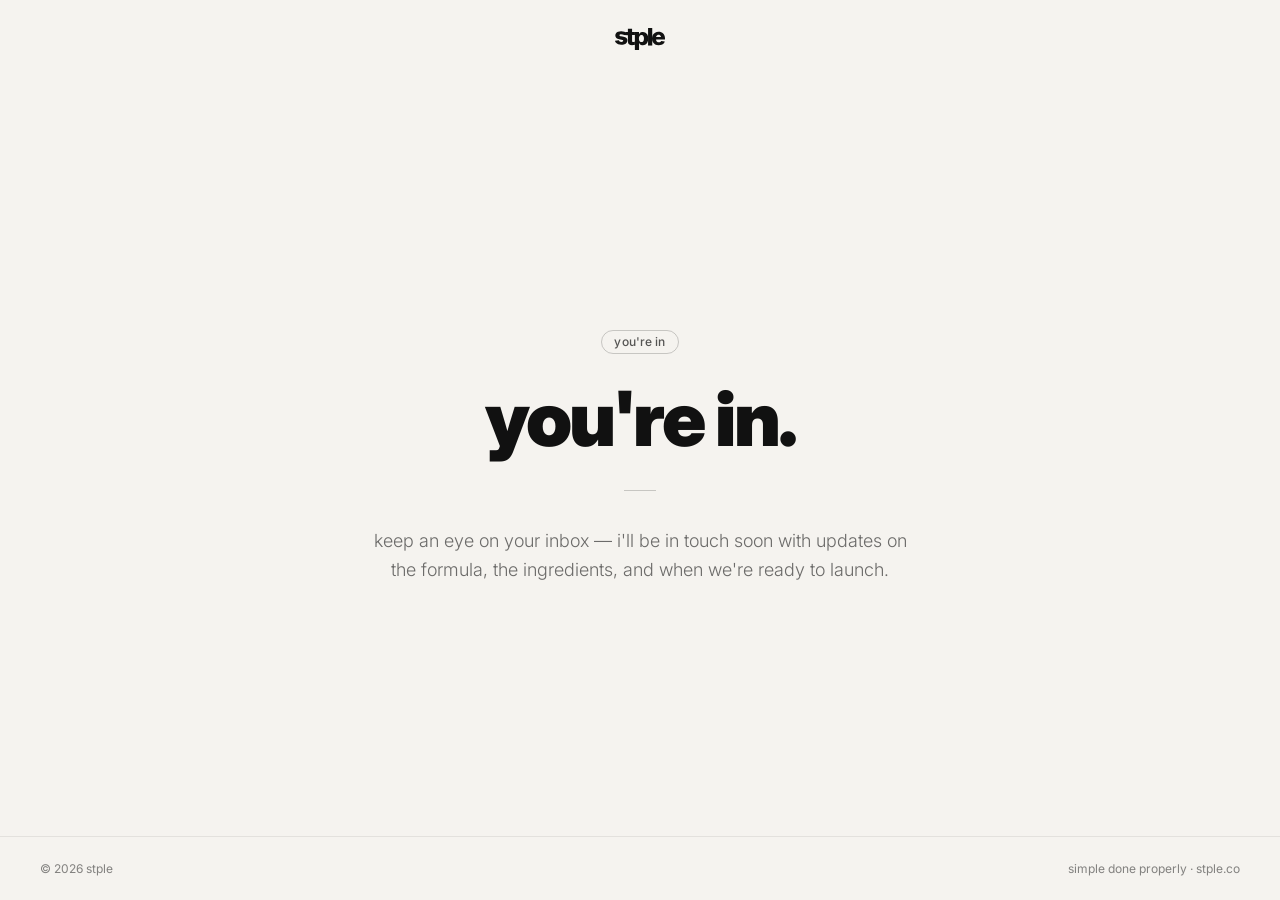
==== thanks.html @ 8fed8c13 "Rename thanks to thanks.html" ====
<!DOCTYPE html>
<html lang="en">
<head>
<meta charset="UTF-8">
<meta name="viewport" content="width=device-width, initial-scale=1.0">
<title>stple — you're in</title>
<link rel="stylesheet" href="styles.css">
</head>
<body>
  <div class="page">
    <header class="site-header">
      <img class="wordmark" src="assets/stple-wordmark-dark.svg" alt="stple">
    </header>

    <main class="hero">
      <div class="hero-inner">
        <span class="status-tag">you're in</span>

        <h1 class="headline">you're in.</h1>

        <div class="divider" role="separator"></div>

        <p class="lede">
          keep an eye on your inbox — i'll be in touch soon with updates
          on the formula, the ingredients, and when we're ready to launch.
        </p>
      </div>
    </main>

    <footer class="site-footer">
      <span class="footer-meta">© 2026 stple</span>
      <span class="footer-meta">simple done properly · stple.co</span>
    </footer>
  </div>
</body>
</html>
---- styles.css ----
/* stple — coming soon
   Static production implementation of project/ui_kits/website/coming-soon.html
   Tokens below are vendored from the stple design system (project/tokens/). */

@import url('https://fonts.googleapis.com/css2?family=Inter:wght@300;400;500;900&display=swap');

:root {
  --paper: #F5F3EF;
  --ink-100: rgba(17, 17, 17, 1);
  --ink-70:  rgba(17, 17, 17, 0.7);
  --ink-60:  rgba(17, 17, 17, 0.6);
  --ink-50:  rgba(17, 17, 17, 0.5);
  --ink-20:  rgba(17, 17, 17, 0.2);
  --ink-08:  rgba(17, 17, 17, 0.08);

  --font-sans: 'Inter', -apple-system, BlinkMacSystemFont, 'Segoe UI', sans-serif;
  --radius-pill: 999px;
}

* {
  box-sizing: border-box;
}

html, body {
  margin: 0;
  padding: 0;
}

body {
  background: var(--paper);
  font-family: var(--font-sans);
  -webkit-font-smoothing: antialiased;
}

.page {
  min-height: 100vh;
  display: flex;
  flex-direction: column;
}

.site-header {
  display: flex;
  justify-content: center;
  padding: 28px 40px;
}

.wordmark {
  height: 22px;
  width: auto;
}

.hero {
  flex: 1;
  display: flex;
  flex-direction: column;
  align-items: center;
  justify-content: center;
  text-align: center;
  padding: 64px 40px;
}

.hero-inner {
  max-width: 560px;
  display: flex;
  flex-direction: column;
  align-items: center;
}

.status-tag {
  display: inline-flex;
  align-items: center;
  gap: 6px;
  font-family: var(--font-sans);
  font-weight: 500;
  font-size: 12px;
  line-height: 1;
  letter-spacing: 0.01em;
  padding: 5px 12px;
  border-radius: var(--radius-pill);
  white-space: nowrap;
  background: transparent;
  color: var(--ink-70);
  border: 1px solid var(--ink-20);
}

.headline {
  font-weight: 900;
  font-size: 76px;
  line-height: 0.95;
  letter-spacing: -0.035em;
  color: var(--ink-100);
  margin: 28px 0 0;
}

.divider {
  width: 32px;
  height: 1px;
  background: var(--ink-20);
  margin: 36px auto;
  flex-shrink: 0;
}

.lede {
  font-weight: 300;
  font-size: 18px;
  line-height: 1.6;
  color: var(--ink-60);
  margin: 0;
  text-wrap: pretty;
}

.lede + .lede {
  margin-top: 16px;
}

.signup {
  margin-top: 40px;
  width: 100%;
  max-width: 360px;
}

.signup-label {
  font-weight: 500;
  font-size: 13px;
  letter-spacing: 0.01em;
  color: var(--ink-70);
  margin: 0 0 12px;
}

.site-footer {
  display: flex;
  justify-content: space-between;
  align-items: center;
  padding: 24px 40px;
  border-top: 1px solid var(--ink-08);
}

.footer-meta {
  font-size: 12px;
  color: var(--ink-50);
}

@media (max-width: 640px) {
  .headline {
    font-size: 44px;
  }

  .site-footer {
    flex-direction: column;
    gap: 8px;
    text-align: center;
  }
}
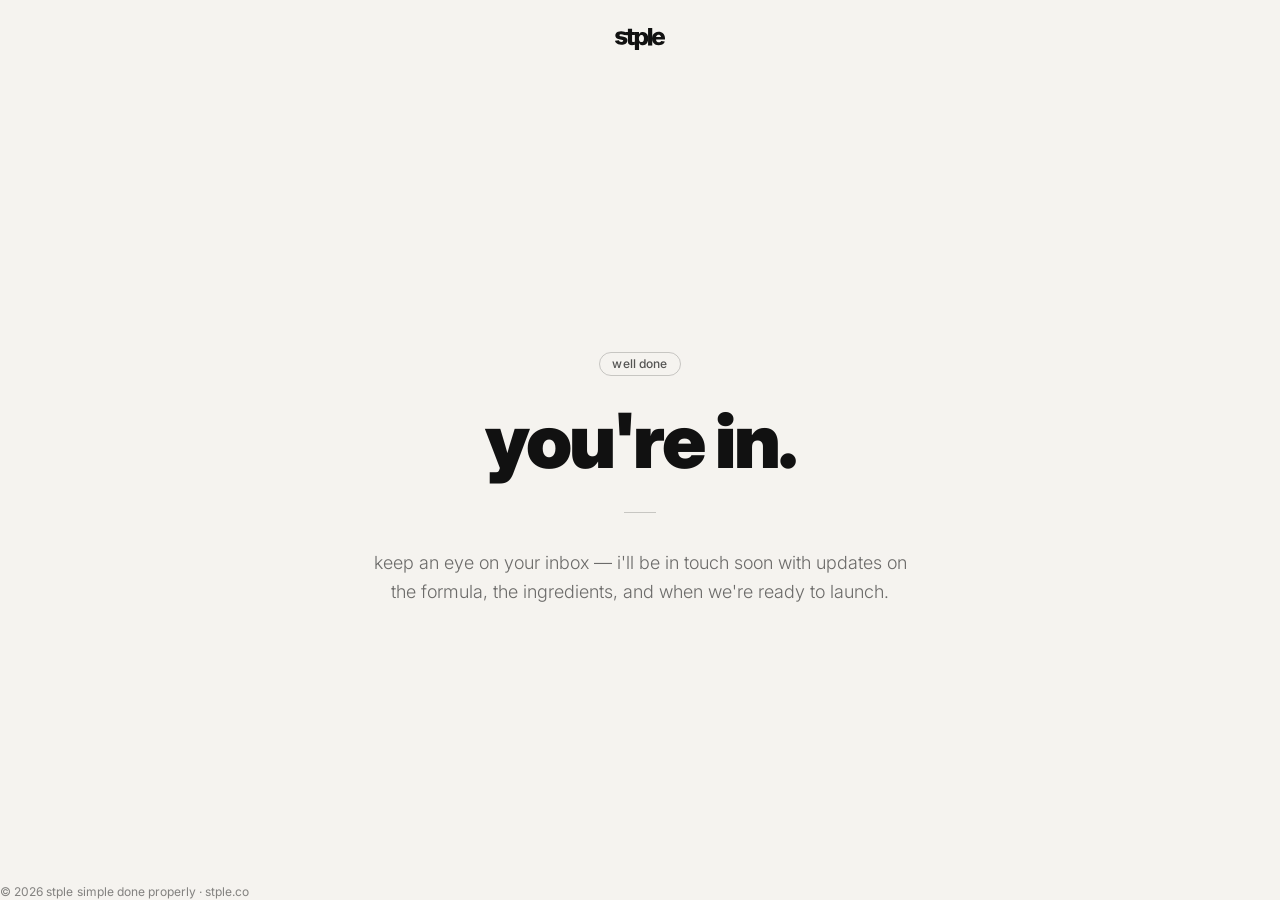
==== commit 25524f98: "Change status tag from 'you're in' to 'well done'" ====
--- a/thanks.html
+++ b/thanks.html
@@ -14,7 +14,8 @@
 
     <main class="hero">
       <div class="hero-inner">
-        <span class="status-tag">you're in</span>
+   <span class="status-tag">well done</span>
+
 
         <h1 class="headline">you're in.</h1>
 
--- a/styles.css
+++ b/styles.css
@@ -120,11 +120,19 @@
 }
 
 .signup-label {
-  font-weight: 500;
-  font-size: 13px;
-  letter-spacing: 0.01em;
-  color: var(--ink-70);
-  margin: 0 0 12px;
+  font-weight: 300;
+  font-size: 18px;
+  line-height: 1.6;
+  color: var(--ink-60);
+  margin: 0 0 16px;
+}
+.signup-arrow {
+  display: block;
+  margin-top: 12px;
+  font-size: 16px;
+  color: var(--ink-50);
+}
+
 }
 
 .site-footer {
